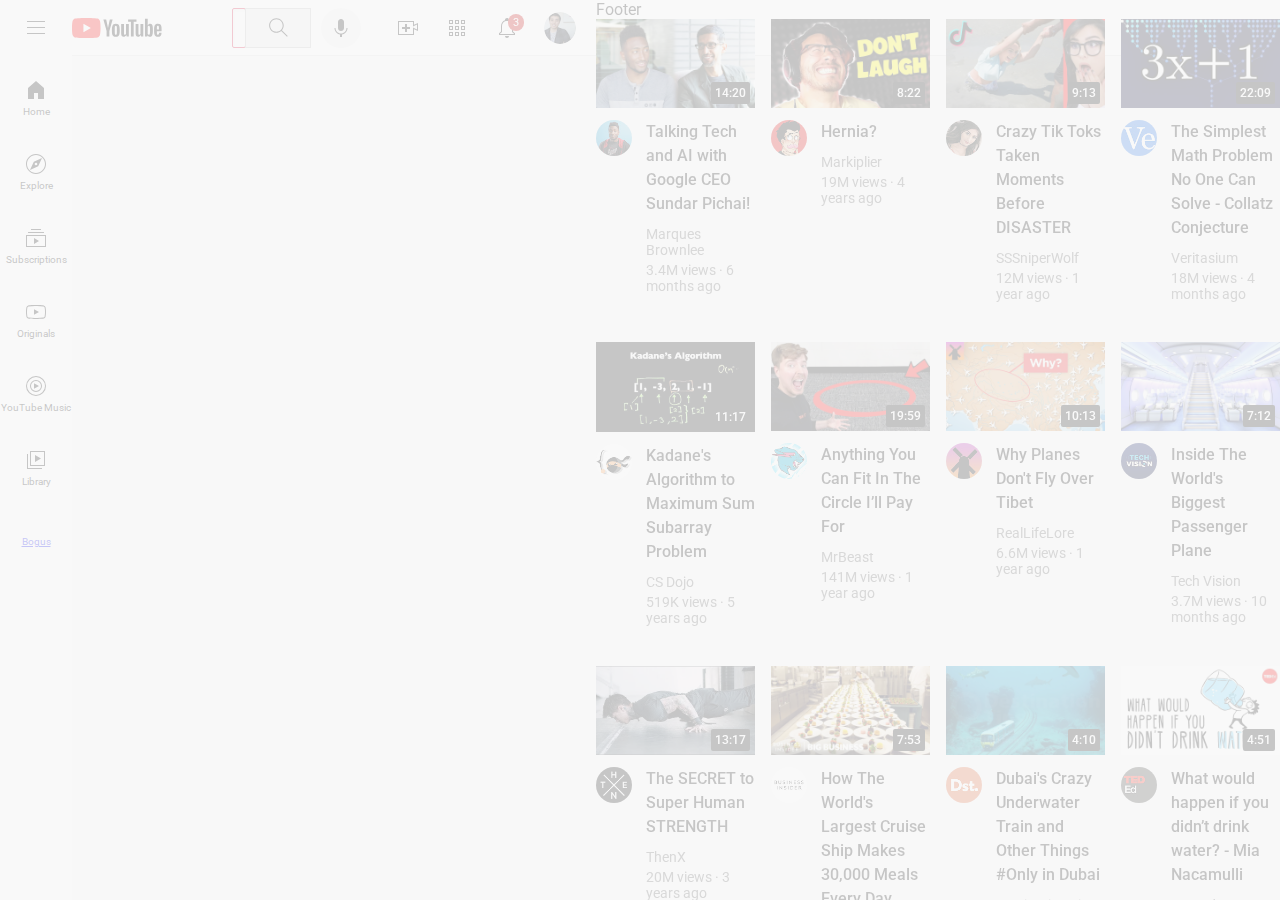
==== oldindex.html @ b828a459 "Rename index.html to oldindex.html" ====
<!DOCTYPE html>
<html>
  <head>
    <title>YouTube.com Clone</title>

    <link rel="preconnect" href="https://fonts.googleapis.com">
    <link rel="preconnect" href="https://fonts.gstatic.com" crossorigin>
    <link href="https://fonts.googleapis.com/css2?family=Roboto:wght@400;500;700&display=swap" rel="stylesheet">

    <link rel="stylesheet" href="styles/test.css">
    <link rel="stylesheet" href="styles/footer.css">
    <link rel="stylesheet" href="styles/general.css">
    <link rel="stylesheet" href="styles/header.css">
    <link rel="stylesheet" href="styles/video.css">
    <link rel="stylesheet" href="styles/sidebar.css">
    <link rel="stylesheet" href="styles/footer.css">
  </head>
  <body>
    <header class="header">
      <div class="left-section">
        <img class="hamburger-menu" src="icons/hamburger-menu.svg">
        <img class="youtube-logo" src="icons/youtube-logo.svg">
      </div>
      <div class="middle-section">
        <input class="search-bar" type="text" placeholder="Search">
        <button class="search-button">
          <img class="search-icon" src="icons/search.svg">
          <div class="tooltip">Search</div>
        </button>
        <!-- Put position absolute inside position relative -->
        <button class="voice-search-button">
          <img class="voice-search-icon" src="icons/voice-search-icon.svg">
          <div class="tooltip">Search with your voice</div>
        </button>
      </div>
      <div class="right-section">
        <div class="upload-icon-container">
          <img class="upload-icon" src="icons/upload.svg">
          <div class="tooltip">Create</div>
        </div>
        <div class="youtube-apps-icon-container">
          <img class="youtube-apps-icon" src="icons/youtube-apps.svg">
          <div class="tooltip">YouTube Apps</div>
        </div>
        <div class="notifications-icon-container">
          <img class="notifications-icon" src="icons/notifications.svg">
          <div class="notifications-count">3</div>
          <div class="tooltip">Notifications</div>
        </div>
        <img class="current-user-picture" src="channel-pictures/my-channel.jpeg">
      </div>
      
    <header class="footer">
      <div class="footer">
        <p>Footer</p>
      </div>

    <nav class="sidebar">
      <div class="sidebar-link">
        <img src="icons/home.svg">
        <div>Home</div>
      </div>
      <div class="sidebar-link">
        <img src="icons/explore.svg">
        <div>Explore</div>
      </div>
      <div class="sidebar-link">
        <img src="icons/subscriptions.svg">
        <div>Subscriptions</div>
      </div>
      <div class="sidebar-link">
        <img src="icons/originals.svg">
        <div>Originals</div>
      </div>
      <div class="sidebar-link">
        <img src="icons/youtube-music.svg">
        <div>YouTube Music</div>
      </div>
      <div class="sidebar-link">
        <img src="icons/library.svg">
        <div>Library</div>
      </div>
      
      <div class="sidebar-link">
        <div><a href="https://jtr813.github.io/simple/bogus.html">Bogus</a></div>
      </div>
      
    </nav>

    <main>
      <section class="video-grid">
        <div class="video-preview">
          <div class="thumbnail-row">
            <img class="thumbnail" src="thumbnails/thumbnail-1.webp">
            <div class="video-time">14:20</div>
          </div>
          <div class="video-info-grid">
            <div class="channel-picture">
              <img class="profile-picture" src="channel-pictures/channel-1.jpeg">
            </div>
            <div class="video-info">
              <p class="video-title">
                Talking Tech and AI with Google CEO Sundar Pichai!
              </p>
              <p class="video-author">
                Marques Brownlee
              </p>
              <p class="video-stats">
                3.4M views &#183; 6 months ago
              </p>
            </div>
          </div>
        </div>

        <div class="video-preview">
          <div class="thumbnail-row">
            <img class="thumbnail" src="thumbnails/thumbnail-2.webp">
            <div class="video-time">8:22</div>
          </div>
          <div class="video-info-grid">
            <div class="channel-picture">
              <img class="profile-picture" src="channel-pictures/channel-2.jpeg">
            </div>
            <div class="video-info">
              <p class="video-title">
                Hernia?
              </p>
              <p class="video-author">
                Markiplier
              </p>
              <p class="video-stats">
                19M views &#183; 4 years ago
              </p>
            </div>
          </div>
        </div>

        <div class="video-preview">
          <div class="thumbnail-row">
            <img class="thumbnail" src="thumbnails/thumbnail-3.webp">
            <div class="video-time">9:13</div>
          </div>
          <div class="video-info-grid">
            <div class="channel-picture">
              <img class="profile-picture" src="channel-pictures/channel-3.jpeg">
            </div>
            <div class="video-info">
              <p class="video-title">
                Crazy Tik Toks Taken Moments Before DISASTER
              </p>
              <p class="video-author">
                SSSniperWolf
              </p>
              <p class="video-stats">
                12M views &#183; 1 year ago
              </p>
            </div>
          </div>
        </div>

        <div class="video-preview">
          <div class="thumbnail-row">
            <img class="thumbnail" src="thumbnails/thumbnail-4.webp">
            <div class="video-time">22:09</div>
          </div>
          <div class="video-info-grid">
            <div class="channel-picture">
              <img class="profile-picture" src="channel-pictures/channel-4.jpeg">
            </div>
            <div class="video-info">
              <p class="video-title">
                The Simplest Math Problem No One Can Solve - Collatz Conjecture
              </p>
              <p class="video-author">
                Veritasium
              </p>
              <p class="video-stats">
                18M views &#183; 4 months ago
              </p>
            </div>
          </div>
        </div>

        <div class="video-preview">
          <div class="thumbnail-row">
            <img class="thumbnail" src="thumbnails/thumbnail-5.webp">
            <div class="video-time">11:17</div>
          </div>
          <div class="video-info-grid">
            <div class="channel-picture">
              <img class="profile-picture" src="channel-pictures/channel-5.jpeg">
            </div>
            <div class="video-info">
              <p class="video-title">
                Kadane's Algorithm to Maximum Sum Subarray Problem
              </p>
              <p class="video-author">
                CS Dojo
              </p>
              <p class="video-stats">
                519K views &#183; 5 years ago
              </p>
            </div>
          </div>
        </div>

        <div class="video-preview">
          <div class="thumbnail-row">
            <img class="thumbnail" src="thumbnails/thumbnail-6.webp">
            <div class="video-time">19:59</div>
          </div>
          <div class="video-info-grid">
            <div class="channel-picture">
              <img class="profile-picture" src="channel-pictures/channel-6.jpeg">
            </div>
            <div class="video-info">
              <p class="video-title">
                Anything You Can Fit In The Circle I’ll Pay For
              </p>
              <p class="video-author">
                MrBeast
              </p>
              <p class="video-stats">
                141M views &#183; 1 year ago
              </p>
            </div>
          </div>
        </div>

        <div class="video-preview">
          <div class="thumbnail-row">
            <img class="thumbnail" src="thumbnails/thumbnail-7.webp">
            <div class="video-time">10:13</div>
          </div>
          <div class="video-info-grid">
            <div class="channel-picture">
              <img class="profile-picture" src="channel-pictures/channel-7.jpeg">
            </div>
            <div class="video-info">
              <p class="video-title">
                Why Planes Don't Fly Over Tibet
              </p>
              <p class="video-author">
                RealLifeLore
              </p>
              <p class="video-stats">
                6.6M views &#183; 1 year ago
              </p>
            </div>
          </div>
        </div>

        <div class="video-preview">
          <div class="thumbnail-row">
            <img class="thumbnail" src="thumbnails/thumbnail-8.webp">
            <div class="video-time">7:12</div>
          </div>
          <div class="video-info-grid">
            <div class="channel-picture">
              <img class="profile-picture" src="channel-pictures/channel-8.jpeg">
            </div>
            <div class="video-info">
              <p class="video-title">
                Inside The World's Biggest Passenger Plane
              </p>
              <p class="video-author">
                Tech Vision
              </p>
              <p class="video-stats">
                3.7M views &#183; 10 months ago
              </p>
            </div>
          </div>
        </div>

        <div class="video-preview">
          <div class="thumbnail-row">
            <img class="thumbnail" src="thumbnails/thumbnail-9.webp">
            <div class="video-time">13:17</div>
          </div>
          <div class="video-info-grid">
            <div class="channel-picture">
              <img class="profile-picture" src="channel-pictures/channel-9.jpeg">
            </div>
            <div class="video-info">
              <p class="video-title">
                The SECRET to Super Human STRENGTH
              </p>
              <p class="video-author">
                ThenX
              </p>
              <p class="video-stats">
                20M views &#183; 3 years ago
              </p>
            </div>
          </div>
        </div>

        <div class="video-preview">
          <div class="thumbnail-row">
            <img class="thumbnail" src="thumbnails/thumbnail-10.webp">
            <div class="video-time">7:53</div>
          </div>
          <div class="video-info-grid">
            <div class="channel-picture">
              <img class="profile-picture" src="channel-pictures/channel-10.jpeg">
            </div>
            <div class="video-info">
              <p class="video-title">
                How The World's Largest Cruise Ship Makes 30,000 Meals Every Day
              </p>
              <p class="video-author">
                Business Insider
              </p>
              <p class="video-stats">
                14M views &#183; 1 year ago
              </p>
            </div>
          </div>
        </div>

        <div class="video-preview">
          <div class="thumbnail-row">
            <img class="thumbnail" src="thumbnails/thumbnail-11.webp">
            <div class="video-time">4:10</div>
          </div>
          <div class="video-info-grid">
            <div class="channel-picture">
              <img class="profile-picture" src="channel-pictures/channel-11.jpeg">
            </div>
            <div class="video-info">
              <p class="video-title">
                Dubai's Crazy Underwater Train and Other Things #Only in Dubai
              </p>
              <p class="video-author">
                Destination Tips
              </p>
              <p class="video-stats">
                3M views &#183; 1 year ago
              </p>
            </div>
          </div>
        </div>

        <div class="video-preview">
          <div class="thumbnail-row">
            <img class="thumbnail" src="thumbnails/thumbnail-12.webp">
            <div class="video-time">4:51</div>
          </div>
          <div class="video-info-grid">
            <div class="channel-picture">
              <img class="profile-picture" src="channel-pictures/channel-12.jpeg">
            </div>
            <div class="video-info">
              <p class="video-title">
                What would happen if you didn’t drink water? - Mia Nacamulli
              </p>
              <p class="video-author">
                TED-Ed
              </p>
              <p class="video-stats">
                12M views &#183; 5 years ago
              </p>
            </div>
          </div>
        </div>
      </section>
    </main>
  </body>
</html>
---- styles/test.css ----
body {
  opacity: 0.2;
}
---- styles/footer.css ----
<style>
.footer {
  position: fixed;
  left: 0;
  bottom: 0;
  width: 100%;
  background-color: green;
  color: white;
  text-align: center;
}
</style>
---- styles/general.css ----
p {
  margin-top: 0;
  margin-bottom: 0;
}

body {
  /* This style below will be inherited */
  font-family: Roboto, Arial;
  margin: 0;
  padding-top: 80px;
  padding-left: 96px;
  padding-right: 24px;
  background-color: rgb(248, 248, 248);
}
---- styles/header.css ----
.header {
  height: 55px;

  display: flex;
  flex-direction: row;
  justify-content: space-between;

  position: fixed;
  top: 0;
  left: 0;
  right: 0;
  z-index: 100;

  background-color: white;
  border-bottom-width: 1px;
  border-bottom-style: solid;
  border-bottom-color: rgb(228, 228, 228);
}

.left-section {
  display: flex;
  align-items: center;
}

.hamburger-menu {
  height: 24px;
  margin-left: 24px;
  margin-right: 24px;
}

.youtube-logo {
  height: 20px;
}

.middle-section {
  flex: 1;
  margin-left: 70px;
  margin-right: 35px;
  max-width: 500px;
  display: flex;
  align-items: center;
}

.search-bar {
  flex: 1;
  height: 36px;
  padding-left: 10px;
  font-size: 16px;
  border: 1px solid rgb(220, 20, 60); 
  border-radius: 2px;
  box-shadow: inset 1px 2px 3px rgba(0, 0, 0, 0.05);
  width: 0;
}

.search-bar::placeholder {
  font-size: 16px;
}

.search-button {
  height: 40px;
  width: 66px;
  background-color: rgb(240, 240, 240);
  border-width: 1px;
  border-style: solid;
  border-color: rgb(192, 192, 192);
  margin-left: -1px;
  margin-right: 10px;
}

.search-button,
.voice-search-button,
.upload-icon-container {
  display: flex;
  justify-content: center;
  align-items: center;
  position: relative;
}

.search-button .tooltip,
.voice-search-button .tooltip,
.upload-icon-container .tooltip {
  position: absolute;
  background-color: gray;
  color: white;
  padding-top: 4px;
  padding-bottom: 4px;
  padding-left: 8px;
  padding-right: 8px;
  border-radius: 2px;
  font-size: 12px;
  bottom: -30px;
  opacity: 0;
  transition: opacity 0.15s;
  pointer-events: none;
  white-space: nowrap;
}

.search-button:hover .tooltip,
.voice-search-button:hover .tooltip,
.upload-icon-container:hover .tooltip {
  opacity: 1;
}

.search-icon {
  height: 25px;
}

.voice-search-button {
  height: 40px;
  width: 40px;
  border-radius: 20px;
  border: none;
  background-color: rgb(245, 245, 245);
}

.voice-search-icon {
  height: 24px;
}

.right-section {
  width: 180px;
  margin-right: 20px;
  display: flex;
  align-items: center;
  justify-content: space-between;
  flex-shrink: 0;
}

.upload-icon {
  height: 24px;
}

.youtube-apps-icon {
  height: 24px;
}

.notifications-icon {
  height: 24px;
}

.notifications-icon-container {
  position: relative;
}

.notifications-count {
  position: absolute;
  top: -2px;
  right: -5px;
  background-color: rgb(200, 0, 0);
  color: white;
  font-size: 11px;
  padding-left: 5px;
  padding-right: 5px;
  padding-top: 2px;
  padding-bottom: 2px;
  border-radius: 10px;
}

.current-user-picture {
  height: 32px;
  border-radius: 16px;
}

.search-button,
.voice-search-button,
.upload-icon-container,
.youtube-apps-icon-container,
.notifications-icon-container {
  display: flex;
  justify-content: center;
  align-items: center;
  position: relative;
  cursor: pointer;
}

.search-button .tooltip,
.voice-search-button .tooltip,
.upload-icon-container .tooltip,
.youtube-apps-icon-container .tooltip,
.notifications-icon-container .tooltip {
  font-family: Roboto, Arial;
  position: absolute;
  background-color: gray;
  color: white;
  padding-top: 4px;
  padding-bottom: 4px;
  padding-left: 8px;
  padding-right: 8px;
  border-radius: 2px;
  font-size: 12px;
  bottom: -30px;
  opacity: 0;
  transition: opacity 0.15s;
  pointer-events: none;
  white-space: nowrap;
}

.search-button:hover .tooltip,
.voice-search-button:hover .tooltip,
.upload-icon-container:hover .tooltip,
.youtube-apps-icon-container:hover .tooltip,
.notifications-icon-container:hover .tooltip {
  opacity: 1;
}
---- styles/video.css ----
.thumbnail {
  width: 100%;
}

.video-title {
  margin-top: 0;
  font-size: 14px;
  font-weight: 500;
  line-height: 20px;
  margin-bottom: 10px;
}

.video-info-grid {
  display: grid;
  grid-template-columns: 50px 1fr;
}

.profile-picture {
  width: 36px;
  border-radius: 50px;
}

.thumbnail-row {
  margin-bottom: 8px;
  position: relative;
}

.video-author,
.video-stats {
  font-size: 12px;
  color: rgb(96, 96, 96);
}

.video-author {
  margin-bottom: 4px;
}

@media (min-width: 1000px) {
  .video-title {
    font-size: 16px;
    line-height: 24px;
  }
}

@media (min-width: 1000px) {
  .video-author,
  .video-stats {
    font-size: 14px;
  }
}

.video-grid {
  display: grid;
  grid-template-columns: 1fr 1fr 1fr;
  column-gap: 16px;
  row-gap: 40px;
}

@media (max-width: 750px) {
  .video-grid {
    grid-template-columns: 1fr 1fr;
  }
}

@media (min-width: 751px) and (max-width: 999px) {
  .video-grid {
    grid-template-columns: 1fr 1fr 1fr;
  }
}

@media (min-width: 1000px) {
  .video-grid {
    grid-template-columns: 1fr 1fr 1fr 1fr;
  }
}

.video-time {
  font-size: 12px;
  font-weight: 500;
  padding: 4px;
  border-radius: 2px;
  background-color: black;
  color: white;
  position: absolute;
  bottom: 8px;
  right: 5px;
}
---- styles/sidebar.css ----
.sidebar {
  position: fixed;
  left: 0;
  bottom: 0;
  top: 55px;
  background-color: white;
  width: 72px;
  z-index: 200;
  padding-top: 5px;
}

.sidebar-link {
  height: 74px;
  display: flex;
  justify-content: center;
  align-items: center;
  flex-direction: column;
  cursor: pointer;
}

.sidebar-link:hover {
  background-color: rgb(220, 20, 60);
}

.sidebar-link img {
  height: 24px;
  margin-bottom: 4px;
}

.sidebar-link div {
  font-size: 10px;
}
---- styles/footer.css ----
<style>
.footer {
  position: fixed;
  left: 0;
  bottom: 0;
  width: 100%;
  background-color: green;
  color: white;
  text-align: center;
}
</style>
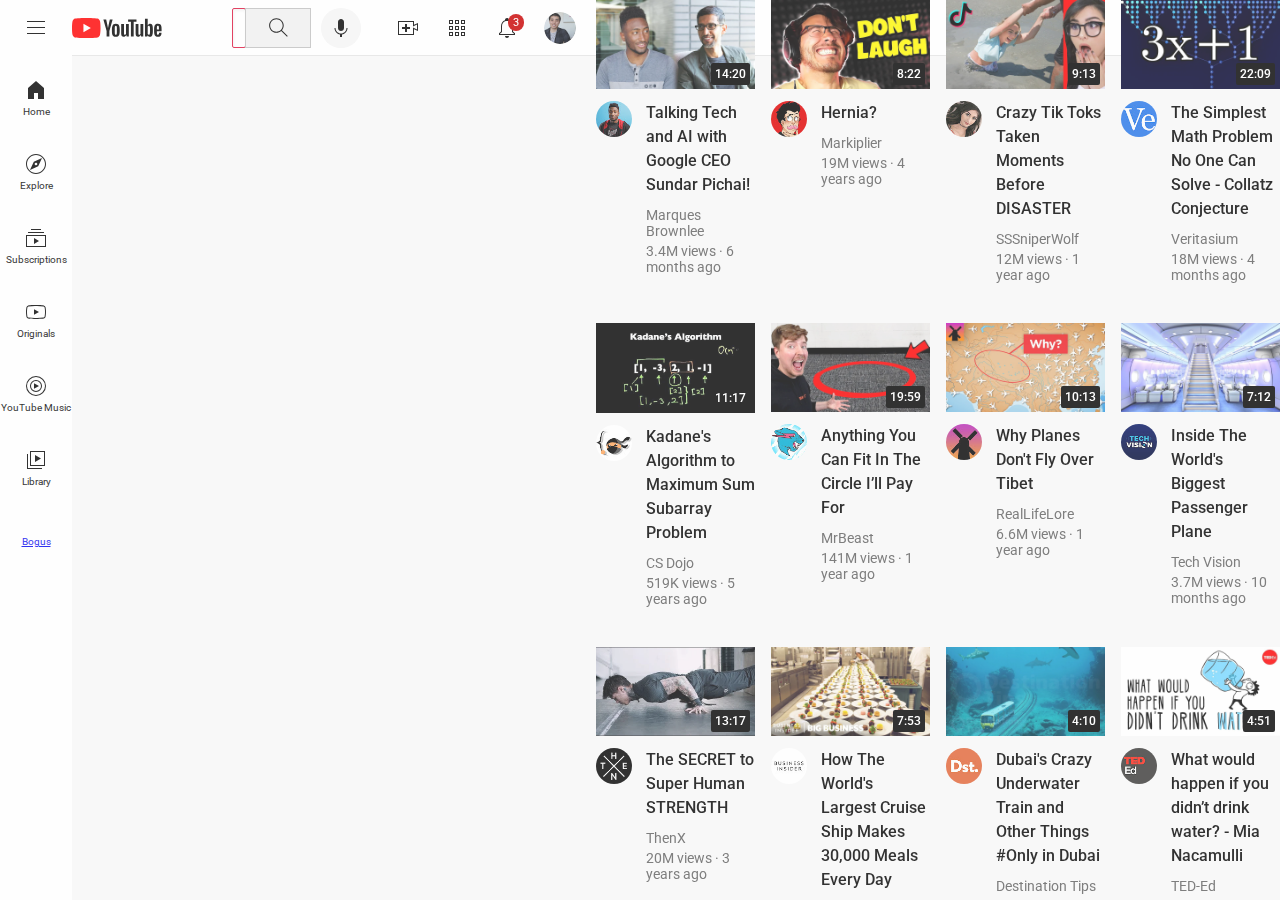
==== commit 9659a350: "Update oldindex.html" ====
--- a/oldindex.html
+++ b/oldindex.html
@@ -49,11 +49,6 @@
         </div>
         <img class="current-user-picture" src="channel-pictures/my-channel.jpeg">
       </div>
-      
-    <header class="footer">
-      <div class="footer">
-        <p>Footer</p>
-      </div>
 
     <nav class="sidebar">
       <div class="sidebar-link">
--- a/styles/test.css
+++ b/styles/test.css
@@ -1,3 +1,3 @@
 body {
-  opacity: 0.2;
+  opacity: 0.8;
 }
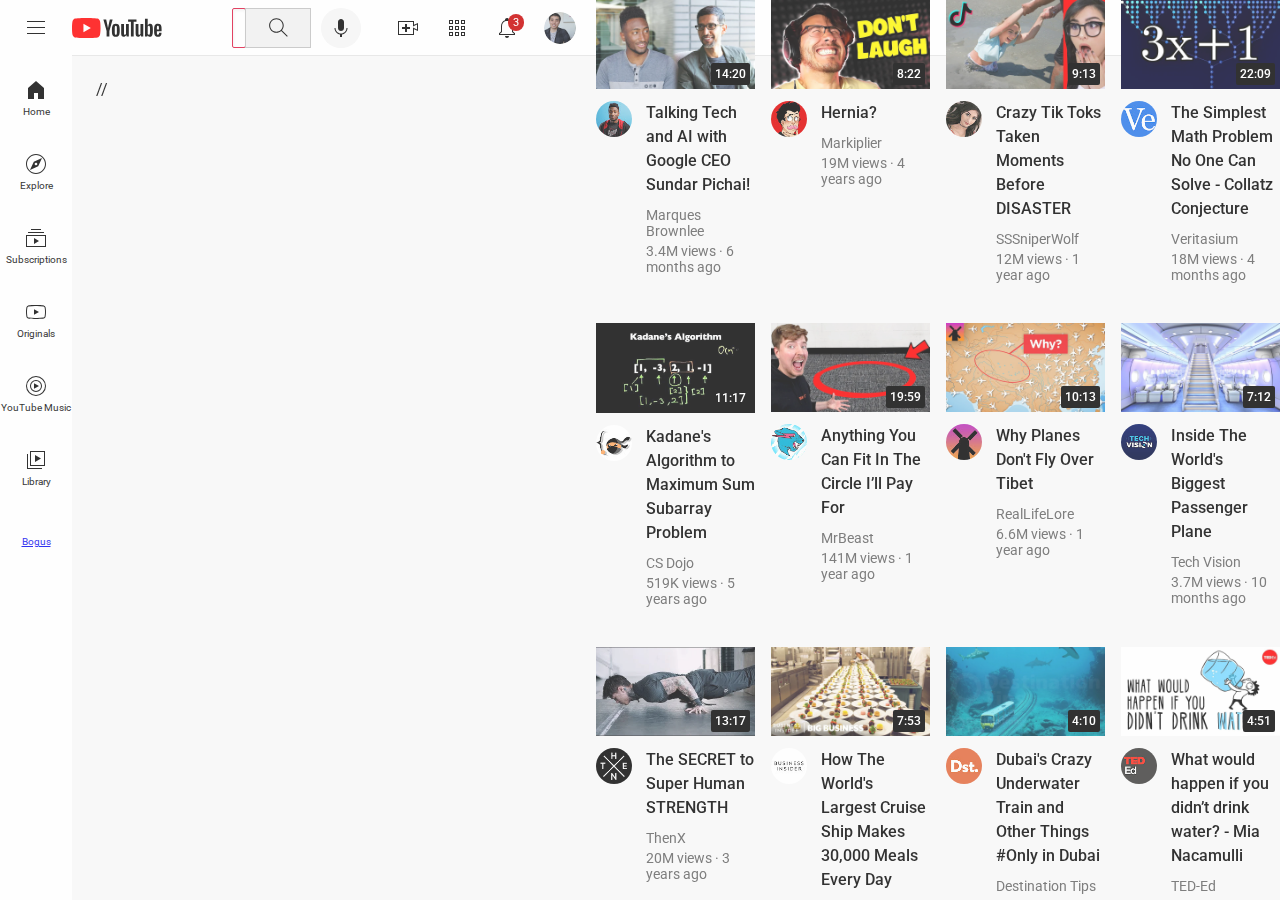
==== commit ea2d5650: "Update oldindex.html" ====
--- a/oldindex.html
+++ b/oldindex.html
@@ -8,7 +8,7 @@
     <link href="https://fonts.googleapis.com/css2?family=Roboto:wght@400;500;700&display=swap" rel="stylesheet">
 
     <link rel="stylesheet" href="styles/test.css">
-    <link rel="stylesheet" href="styles/footer.css">
+ //   <link rel="stylesheet" href="styles/footer.css">
     <link rel="stylesheet" href="styles/general.css">
     <link rel="stylesheet" href="styles/header.css">
     <link rel="stylesheet" href="styles/video.css">
